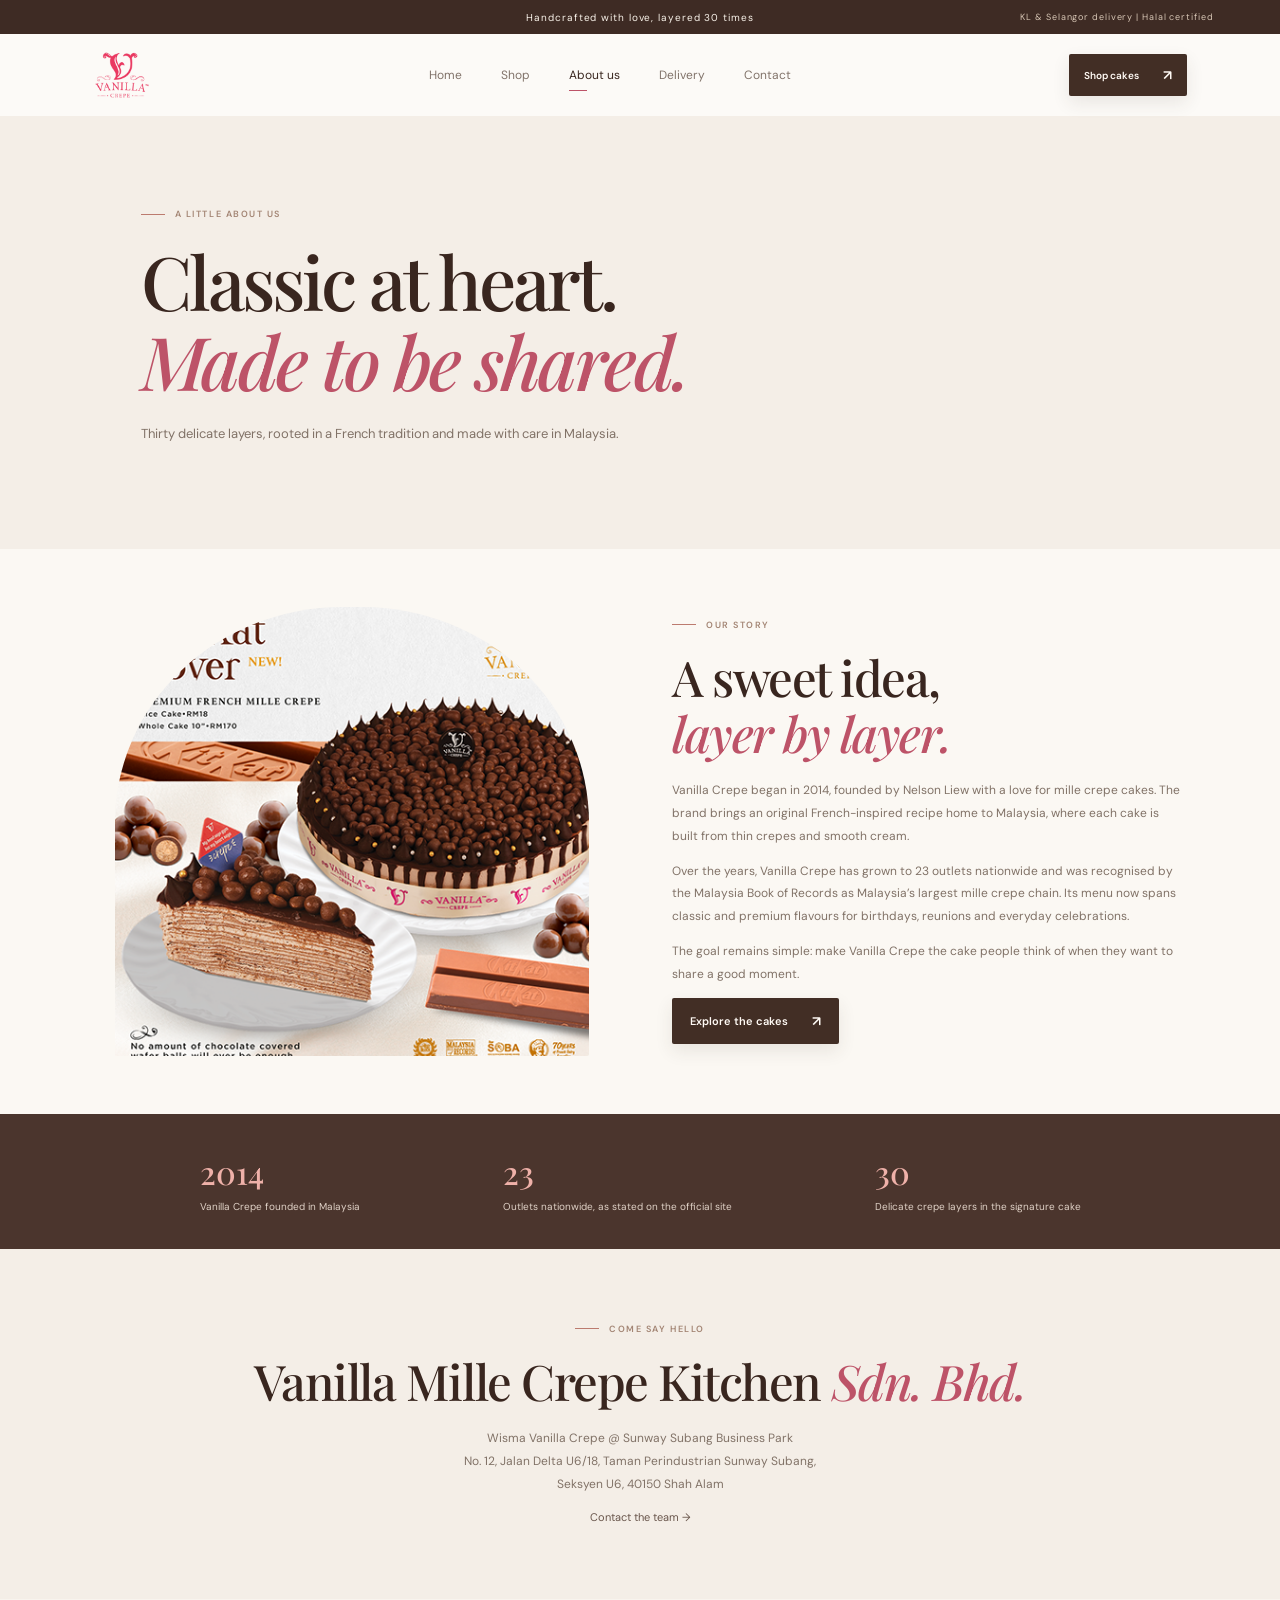
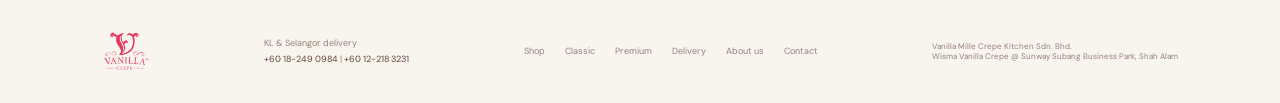
==== about.html @ 2b0ae640 "Split Vanilla Crepe revamp into dedicated pages" ====
<!doctype html><html lang="en"><head><meta charset="utf-8"><meta name="viewport" content="width=device-width,initial-scale=1"><meta name="theme-color" content="#faf7f2"><meta name="description" content="Vanilla Crepe handcrafted mille crepe cakes, delivery and company story."><title>Vanilla Crepe | Layers made for sharing</title><link rel="preconnect" href="https://fonts.googleapis.com"><link rel="preconnect" href="https://fonts.gstatic.com" crossorigin><link href="https://fonts.googleapis.com/css2?family=DM+Sans:wght@400;500;600;700&family=Playfair+Display:ital,wght@0,500;0,600;0,700;1,500;1,600&display=swap" rel="stylesheet"><link rel="stylesheet" href="styles.css"><link rel="stylesheet" href="commerce.css"></head><body><div class="announcement"><span>Handcrafted with love, layered 30 times</span><span class="announce-right">KL &amp; Selangor delivery | Halal certified</span></div><header class="header"><a class="brand" href="index.html" aria-label="Vanilla Crepe home"><img class="brand-logo" src="assets/vanilla-crepe-logo.png" alt="Vanilla Crepe"></a><button class="menu-toggle" aria-label="Open menu" aria-expanded="false">&#9776;</button><nav class="nav"><a href="index.html">Home</a><a href="shop.html">Shop</a><a class="active" href="about.html">About us</a><a href="delivery.html">Delivery</a><a href="contact.html">Contact</a></nav><div class="head-actions"><a class="button button-dark header-shop" href="shop.html">Shop cakes <span>&#8599;</span></a></div></header><main class="content-page"><section class="page-hero"><div class="kicker"><span class="kicker-line"></span> A LITTLE ABOUT US</div><h1>Classic at heart.<br><em>Made to be shared.</em></h1><p>Thirty delicate layers, rooted in a French tradition and made with care in Malaysia.</p></section><section class="editorial-grid"><div class="editorial-photo"></div><div class="editorial-copy"><div class="kicker"><span class="kicker-line"></span> OUR STORY</div><h2>A sweet idea,<br><em>layer by layer.</em></h2><p>Vanilla Crepe began in 2014, founded by Nelson Liew with a love for mille crepe cakes. The brand brings an original French-inspired recipe home to Malaysia, where each cake is built from thin crepes and smooth cream.</p><p>Over the years, Vanilla Crepe has grown to 23 outlets nationwide and was recognised by the Malaysia Book of Records as Malaysia’s largest mille crepe chain. Its menu now spans classic and premium flavours for birthdays, reunions and everyday celebrations.</p><p>The goal remains simple: make Vanilla Crepe the cake people think of when they want to share a good moment.</p><a class="button button-dark" href="shop.html">Explore the cakes <span>&#8599;</span></a></div></section><section class="milestone-band"><div><b>2014</b><span>Vanilla Crepe founded in Malaysia</span></div><div><b>23</b><span>Outlets nationwide, as stated on the official site</span></div><div><b>30</b><span>Delicate crepe layers in the signature cake</span></div></section><section class="address-panel"><div class="kicker"><span class="kicker-line"></span> COME SAY HELLO</div><h2>Vanilla Mille Crepe Kitchen <em>Sdn. Bhd.</em></h2><p>Wisma Vanilla Crepe @ Sunway Subang Business Park<br>No. 12, Jalan Delta U6/18, Taman Perindustrian Sunway Subang,<br>Seksyen U6, 40150 Shah Alam</p><a class="text-link" href="contact.html">Contact the team &rarr;</a></section></main><footer><a class="brand footer-brand" href="index.html"><img class="brand-logo" src="assets/vanilla-crepe-logo.png" alt="Vanilla Crepe"></a><span>KL &amp; Selangor delivery<br><a href="tel:+60182490984">+60 18-249 0984</a> | <a href="tel:+60122183231">+60 12-218 3231</a></span><nav><a href="shop.html">Shop</a><a href="classic-cakes.html">Classic</a><a href="premium-cakes.html">Premium</a><a href="delivery.html">Delivery</a><a class="active" href="about.html">About us</a><a href="contact.html">Contact</a></nav><small>Vanilla Mille Crepe Kitchen Sdn. Bhd.<br>Wisma Vanilla Crepe @ Sunway Subang Business Park, Shah Alam</small></footer><script src="site.js"></script></body></html>
---- styles.css ----
:root{--ink:#39261f;--brown:#624638;--rose:#bd5368;--pale:#f8f4ee;--cream:#fcfaf7;--muted:#93847b;--line:#eae2d9;--serif:'Playfair Display',Georgia,serif;--sans:'DM Sans',Arial,sans-serif}*{box-sizing:border-box}html{scroll-behavior:smooth}body{margin:0;background:var(--cream);color:var(--ink);font-family:var(--sans);font-size:14px}a{color:inherit;text-decoration:none}button{font:inherit;color:inherit;cursor:pointer}.announcement{height:34px;background:#3e2b24;color:#faf4eb;display:flex;align-items:center;justify-content:center;position:relative;font-size:10px;letter-spacing:.09em}.announce-right{position:absolute;right:5.2%;font-size:9px;color:#d7c6b5}.header{height:82px;padding:0 7.3%;display:flex;align-items:center;justify-content:space-between;background:var(--cream);position:relative;z-index:4}.brand{display:flex;gap:9px;align-items:center}.brand-mark{width:36px;height:36px;border:1px solid #bd5368;color:#bd5368;border-radius:50%;display:grid;place-items:center;font:italic 25px var(--serif);position:relative}.brand-mark:after{content:'*';position:absolute;font-size:8px;right:-2px;top:-3px;color:#bd5368}.brand-name{font-size:12px;font-weight:700;letter-spacing:.15em;line-height:1.1}.brand-name small{display:block;font-size:8px;letter-spacing:.35em;color:#a79183;margin-top:4px}.nav{display:flex;gap:39px;font-size:12px;color:#81736a}.nav a{padding:9px 0;position:relative}.nav a.active,.nav a:hover{color:var(--ink)}.nav a.active:after{content:'';position:absolute;bottom:1px;left:0;width:18px;height:1px;background:var(--rose)}.head-actions{display:flex;align-items:center;gap:27px}.account{font-size:11px;color:#756359}.bag-button{border:0;background:none;display:flex;align-items:center;gap:9px;font-size:11px}.bag-button b{width:22px;height:22px;border-radius:50%;display:grid;place-items:center;background:#efe5dc;color:#503a30;font-size:10px}.menu-toggle{display:none;border:0;background:none;font-size:21px}.hero{min-height:598px;background:#f4eee7;display:grid;grid-template-columns:1fr 1fr;position:relative;padding:38px 8% 64px 11%;overflow:hidden}.hero-copy{padding-top:73px;position:relative;z-index:1}.kicker{font-size:9px;letter-spacing:.17em;font-weight:600;color:#a38574;display:flex;align-items:center;gap:10px}.kicker-line{height:1px;width:24px;background:#bc7b6f;display:inline-block}.hero h1{font:500 clamp(54px,6vw,82px)/1.05 var(--serif);letter-spacing:-.045em;margin:24px 0 18px}.hero h1 em,.section-top h2 em,.story-copy h2 em,.promise h2 em,.closing h2 em{font-weight:500;color:var(--rose)}.hero-copy>p{color:#82746b;font-size:13px;line-height:1.9;max-width:356px;margin:0}.hero-buttons{display:flex;align-items:center;gap:25px;margin-top:30px}.button{display:inline-flex;align-items:center;justify-content:space-between;gap:24px;padding:14px 18px;border-radius:2px;font-size:11px;font-weight:600;border:0}.button span{font-size:14px}.button-dark{background:#422e25;color:#fffaf5;box-shadow:0 7px 18px #422e2519;transition:.2s}.button-dark:hover{background:#664536;transform:translateY(-1px)}.text-link{font-size:11px;color:#69564c}.text-link span{margin-left:8px}.hero-note{display:flex;align-items:center;gap:12px;margin-top:48px;color:#a08f84;font-size:9px;line-height:1.6}.hero-note b{font-weight:600;color:#685349}.halal-stamp{border:1px solid #a99988;width:31px;height:31px;display:grid;place-items:center;border-radius:50%;font-size:16px;color:#997c68}.hero-visual{position:relative;min-height:490px;margin-left:5%}.hero-photo{position:absolute;left:8%;top:5%;width:80%;height:87%;background:linear-gradient(0deg,#48332b12,#48332b00 55%),url('assets/website-feature.png') center/cover no-repeat;border-radius:48% 48% 2px 2px;filter:saturate(.84);box-shadow:0 23px 40px #694a3820}.hero-photo:after{content:'';position:absolute;inset:0;background:#f6d9cb16;border-radius:inherit}.hero-badge{position:absolute;right:1%;top:13%;width:102px;height:102px;background:#fffaf4;border-radius:50%;display:flex;flex-direction:column;justify-content:center;align-items:center;transform:rotate(8deg);box-shadow:0 7px 24px #55351e18}.hero-badge span{font:500 38px var(--serif);line-height:.94;color:#b95b65}.hero-badge small{font-size:8px;text-transform:uppercase;text-align:center;letter-spacing:.12em;color:#806d60;line-height:1.5;margin-top:5px}.hero-caption{position:absolute;bottom:4%;left:6%;background:#fffcf7;padding:14px 17px;font:italic 12px var(--serif);box-shadow:0 5px 22px #53371d12}.hero-caption span{color:var(--rose);padding-left:10px}.hero-side-note{position:absolute;right:-3%;bottom:15%;writing-mode:vertical-rl;letter-spacing:.14em;font-size:8px;color:#a89587}.hero-bottom{position:absolute;bottom:21px;left:11%;right:8%;display:flex;justify-content:space-between;color:#9b8b7e;font-size:8px;letter-spacing:.15em}.intro-strip{min-height:92px;display:flex;align-items:center;justify-content:center;gap:38px;background:#fcfaf7;border-bottom:1px solid #eee8e0}.intro-strip p{font-size:9px;letter-spacing:.16em;color:#ae786c;font-weight:700}.intro-strip span{font:italic 16px var(--serif);color:#665349}.intro-strip a{font-size:10px;color:#806e61;border-bottom:1px solid #cbb9aa;padding-bottom:5px}.shop-section{padding:94px 9% 100px;background:#fcfaf7}.section-top{display:flex;align-items:end;justify-content:space-between}.section-top h2,.promise h2,.closing h2{font:500 clamp(37px,4vw,51px)/1.1 var(--serif);letter-spacing:-.03em;margin:16px 0 0}.desktop-link{margin-bottom:8px;border-bottom:1px solid #d9c9bd;padding-bottom:8px}.filters{display:flex;align-items:center;gap:25px;border-bottom:1px solid var(--line);margin-top:42px;margin-bottom:28px}.filter{background:none;border:0;padding:0 0 14px;color:#9d8d82;font-size:10px;position:relative}.filter span{font-size:8px;padding-left:5px;color:#c3a89b}.filter.active{color:#503b31}.filter.active:after{content:'';height:1px;position:absolute;bottom:-1px;left:0;right:0;background:var(--rose)}.products{display:grid;grid-template-columns:repeat(3,1fr);gap:35px 21px}.product-card{position:relative;min-width:0}.product-image{height:267px;background-color:#f1e9df;position:relative;overflow:hidden;display:grid;place-items:center}.product-photo{position:absolute;inset:0;background-image:url('assets/menu.jpeg');background-repeat:no-repeat;background-size:160% auto;transition:transform .5s}.product-card:hover .product-photo{transform:scale(1.035)}.product-photo:after{content:'';position:absolute;inset:0;background:linear-gradient(0deg,#5b3a260b,transparent 40%)}.product-image.p-vanilla .product-photo{background-position:75% 38%}.product-image.p-milo .product-photo{background-position:24% 38%}.product-image.p-matcha .product-photo{background-position:76% 39%}.product-image.p-tiramisu .product-photo{background-position:52% 17%}.product-image.p-oreo .product-photo{background-position:77% 58%}.product-image.p-rainbow .product-photo{background-position:96% 18%}.product-image.p-cup .product-photo{background-image:url('assets/cups.jpeg');background-size:cover;background-position:center}.product-image.p-batik .product-photo{background-image:url('assets/batik-cups.jpeg');background-size:cover;background-position:center}.product-badge{position:absolute;top:12px;left:12px;background:#fffaf4;padding:7px 9px;text-transform:uppercase;font-size:8px;letter-spacing:.1em;color:#9b6f5e;z-index:1}.quick-add{position:absolute;bottom:13px;right:13px;width:37px;height:37px;border:0;border-radius:50%;background:#fffaf4;color:#604839;font-size:19px;box-shadow:0 4px 14px #33221920;transition:.2s;z-index:2}.quick-add:hover{background:#4c342a;color:white}.product-info{display:flex;align-items:start;justify-content:space-between;padding-top:15px;gap:8px}.product-info h3{font:500 18px var(--serif);margin:0 0 6px}.product-info p{font-size:10px;color:#93847a;margin:0;line-height:1.6}.product-price{text-align:right;white-space:nowrap;font-size:11px;color:#49352c;font-weight:600;padding-top:4px}.product-price small{display:block;color:#aa9689;font-size:8px;font-weight:400;margin-top:5px}.mobile-menu-link{display:none}.story-section{background:#f1e9df;display:grid;grid-template-columns:1fr 1fr;min-height:530px}.story-image{min-height:500px;position:relative;padding:54px 9% 54px 17%}.story-image-inner{width:100%;height:100%;min-height:390px;background:url('assets/products/kit-kat-mille-crepe-cake.png') center/cover no-repeat;filter:saturate(.8);border-radius:47% 47% 3px 3px}.story-sticker{position:absolute;bottom:15%;right:3%;background:#faf5eb;width:106px;height:106px;border-radius:50%;display:grid;place-content:center;text-align:center;font:italic 12px/1.4 var(--serif);color:#6c5145;transform:rotate(-9deg);box-shadow:0 6px 20px #634b3615}.story-sticker em{color:var(--rose)}.story-copy{padding:92px 14% 55px 9%;align-self:center}.story-copy h2{font:500 clamp(37px,4vw,49px)/1.13 var(--serif);letter-spacing:-.03em;margin:20px 0}.story-copy p{font-size:11px;color:#807267;line-height:1.95;max-width:390px}.button-outline{border:1px solid #bca99b;background:transparent;margin-top:16px;color:#5b4337}.button-outline:hover{background:#fffaf5}.story-sign{margin-top:28px;color:#98867a;font-size:10px}.story-sign span{font:italic 18px var(--serif);color:#8c4d51;margin-left:5px}.promise{padding:84px 11% 90px;display:grid;grid-template-columns:.9fr 1.4fr;align-items:center;gap:6%}.promise h2{font-size:39px;line-height:1.15}.promise-grid{display:grid;grid-template-columns:repeat(3,1fr);gap:26px;padding-top:12px}.promise-grid article{border-left:1px solid #e8dfd6;padding:0 0 0 17px}.promise-icon{display:block;color:#b8666e;font-size:22px;margin-bottom:16px}.promise-grid b{font:500 15px var(--serif)}.promise-grid p{font-size:10px;line-height:1.7;color:#918176;margin:9px 0 0}.closing{min-height:300px;background:#49352d;color:#fff8f1;text-align:center;position:relative;padding:62px 20px 65px;overflow:hidden}.closing .kicker{color:#d3b5a3;justify-content:center}.closing .kicker-line{background:#cf9184}.closing h2{font-size:42px;margin:20px 0 24px;position:relative;z-index:1}.closing h2 em{color:#e9a4a2}.button-light{background:#f8eee4;color:#4d372e;position:relative;z-index:1}.button-light:hover{background:white}.closing-flower{position:absolute;color:#79584a;font-size:250px;right:8%;top:-47px;opacity:.22}footer{padding:28px 8%;display:flex;align-items:center;justify-content:space-between;background:#f8f4ee;color:#948378;font-size:9px}footer nav{display:flex;gap:20px}footer .brand-name{color:#59463a}footer .brand-mark{width:30px;height:30px;font-size:20px}footer small{font-size:8px}.scrim{position:fixed;inset:0;background:#2b201b80;z-index:9;opacity:0;pointer-events:none;transition:.25s}.scrim.show{opacity:1;pointer-events:auto}.cart-drawer{position:fixed;z-index:10;right:0;top:0;height:100%;width:min(420px,100%);background:#fcfaf7;transform:translateX(102%);transition:transform .3s;display:flex;flex-direction:column;padding:29px 28px}.cart-drawer.open{transform:translateX(0)}.drawer-head{display:flex;justify-content:space-between;align-items:center;border-bottom:1px solid var(--line);padding-bottom:20px}.drawer-head .kicker{font-size:8px}.drawer-head h2{font:500 27px var(--serif);margin:6px 0 0}.drawer-head h2 em{font-size:15px;color:#9b887b;font-style:normal}.close-drawer,.checkout-close{background:none;border:0;font-size:27px;color:#88776c}.cart-items{overflow:auto;flex:1}.cart-empty{padding:48px 6px;text-align:center;color:#8e7d72;font:italic 16px var(--serif);line-height:1.7}.cart-empty span{display:block;font-size:30px;color:#c8867e;margin-bottom:10px}.cart-line{display:grid;grid-template-columns:76px 1fr auto;gap:13px;padding:17px 0;border-bottom:1px solid var(--line);align-items:center}.cart-thumb{height:72px;background:url('assets/menu.jpeg') 100% 24%/220% auto #f1e8df}.cart-line:nth-child(even) .cart-thumb{background-position:0% 41%}.cart-line h3{font:500 15px var(--serif);margin:0 0 4px}.cart-line small{font-size:9px;color:#948378}.cart-line .line-price{font-size:11px;font-weight:600}.quantity{display:flex;gap:11px;align-items:center;margin-top:8px}.quantity button{background:none;border:0;padding:0;color:#8c7568}.quantity span{font-size:10px}.remove-line{background:none;border:0;color:#aa9588;text-decoration:underline;font-size:8px;padding:5px 0}.cart-footer{border-top:1px solid var(--line);padding-top:18px}.subtotal{display:flex;justify-content:space-between;font-size:12px}.subtotal b{font-size:14px}.cart-footer>small{color:#98877b;display:block;font-size:9px;margin-top:6px}.checkout-button{width:100%;margin-top:18px}.secure-note{text-align:center;color:#aa998e;font-size:9px;margin-top:14px}.checkout-modal{position:fixed;inset:0;z-index:15;background:#281d187a;display:none;align-items:center;justify-content:center;padding:18px}.checkout-modal.show{display:flex}.checkout-panel{position:relative;background:#fcfaf7;width:min(820px,100%);max-height:min(91vh,850px);overflow:auto;padding:38px 45px 40px;box-shadow:0 20px 70px #24181135}.checkout-close{position:absolute;right:19px;top:13px}.checkout-title .kicker{margin-bottom:9px}.checkout-title h2{font:500 34px var(--serif);margin:0 0 8px}.checkout-title h2 em{color:var(--rose);font-weight:500}.checkout-title>p{font-size:10px;color:#8e7e72;margin:0 0 24px}.steps{display:flex;gap:8px;margin-bottom:24px}.step{font-size:9px;color:#b09e92;display:flex;align-items:center;gap:7px}.step:not(:last-child):after{content:'';width:35px;height:1px;background:#e8dfd6;margin:0 5px}.step span{width:20px;height:20px;border:1px solid #ded2c8;border-radius:50%;display:grid;place-items:center;font-size:8px}.step.active{color:#594237}.step.active span{background:#49352d;border-color:#49352d;color:white}.checkout-grid{display:grid;grid-template-columns:1.25fr .75fr;gap:30px}.checkout-form{display:grid;grid-template-columns:1fr 1fr;gap:0 12px}.form-section-title{grid-column:span 2;font:500 16px var(--serif);margin:0 0 13px}.field{margin-bottom:11px}.field.full{grid-column:span 2}.field label{display:block;color:#88786e;font-size:9px;margin-bottom:6px}.field input,.field select,.field textarea{width:100%;border:1px solid #e5dcd3;background:white;padding:11px 10px;font:10px var(--sans);color:#49372f;border-radius:0;outline:none}.field input:focus,.field select:focus,.field textarea:focus{border-color:#aa7a6b}.field textarea{resize:vertical;min-height:61px}.payment-options{display:flex;flex-direction:column;gap:8px}.payment-option{border:1px solid #e6ddd4;background:white;padding:11px;display:flex;gap:9px;align-items:center;font-size:10px}.payment-option input{accent-color:#51392e}.payment-option span{margin-left:auto;color:#a18e82;font-size:8px}.order-summary{background:#f4eee7;padding:18px;height:max-content}.order-summary h3{font:500 17px var(--serif);margin:0 0 15px}.summary-line{display:flex;justify-content:space-between;font-size:9px;color:#796a60;margin:10px 0;gap:12px}.summary-line.total{border-top:1px solid #ded3c9;padding-top:12px;font-size:11px;font-weight:700;color:#453229}.summary-products{border-bottom:1px solid #ded3c9;padding-bottom:6px}.summary-actions{margin-top:14px}.pay-button{width:100%;margin-top:14px}.fiuu-note{font-size:8px;line-height:1.6;color:#9b897e;text-align:center;margin-top:11px}.order-success{text-align:center;padding:44px 10px}.success-mark{width:54px;height:54px;border-radius:50%;background:#e7efe5;color:#638662;display:grid;place-items:center;font-size:25px;margin:0 auto 18px}.order-success h2{font:500 35px var(--serif);margin:0 0 10px}.order-success h2 em{color:var(--rose)}.order-success p{color:#8a7a6f;font-size:11px;line-height:1.7;max-width:370px;margin:0 auto 23px}.order-id{font-size:9px;color:#a18c7f;letter-spacing:.1em;margin-bottom:24px}.toast{position:fixed;bottom:24px;left:50%;transform:translate(-50%,20px);background:#49352d;color:white;padding:12px 19px;font-size:10px;z-index:30;opacity:0;transition:.25s;pointer-events:none}.toast.show{opacity:1;transform:translate(-50%,0)}
@media(max-width:900px){.header{padding:0 5%}.hero{padding-left:8%;padding-right:6%}.hero h1{font-size:68px}.hero-visual{margin-left:0}.hero-photo{width:88%}.shop-section{padding:78px 6%}.product-image{height:225px}.story-copy{padding:65px 9% 45px 6%}.story-image{padding-left:12%}.promise{padding:70px 7%;grid-template-columns:1fr;gap:30px}.promise-grid{max-width:750px}.announce-right{right:4%}}
@media(max-width:640px){.announcement{font-size:8px;height:31px}.announce-right{display:none}.header{height:68px;padding:0 5%}.menu-toggle{display:block;order:3;color:#503b31}.nav{display:none;position:absolute;top:68px;left:0;right:0;background:#fcfaf7;padding:18px 7%;box-shadow:0 12px 16px #452f2110;flex-direction:column;gap:10px}.nav.open{display:flex}.nav a{padding:8px 0}.head-actions{margin-left:auto;margin-right:18px}.account{display:none}.hero{grid-template-columns:1fr;padding:34px 7% 55px;min-height:770px}.hero-copy{padding:25px 0 0}.hero h1{font-size:63px;margin:20px 0 13px}.hero-copy>p{font-size:12px;max-width:325px}.hero-buttons{gap:15px;margin-top:23px}.button{padding:13px 14px;font-size:10px;gap:15px}.hero-note{position:absolute;top:287px;left:0;margin:0}.hero-visual{min-height:347px;margin:69px 0 0 1%}.hero-photo{left:6%;top:1%;width:77%;height:97%;background-size:cover;background-position:center}.hero-badge{width:78px;height:78px;right:4%;top:8%}.hero-badge span{font-size:29px}.hero-badge small{font-size:7px}.hero-caption{font-size:10px;bottom:1%;left:1%;padding:11px 12px}.hero-side-note{right:-3%;bottom:20%;font-size:7px}.hero-bottom{left:7%;right:7%;font-size:7px;bottom:16px}.intro-strip{padding:24px 7%;display:grid;grid-template-columns:1fr auto;gap:6px 16px;min-height:88px}.intro-strip p{margin:0;grid-column:1}.intro-strip span{grid-column:1;grid-row:2;font-size:14px}.intro-strip a{grid-column:2;grid-row:1/3;font-size:9px}.shop-section{padding:67px 5% 70px}.section-top{align-items:start}.section-top h2,.promise h2{font-size:39px}.desktop-link{display:none}.filters{margin-top:27px;gap:21px;overflow:auto;white-space:nowrap}.products{grid-template-columns:repeat(2,minmax(0,1fr));gap:25px 12px}.product-image{height:auto;aspect-ratio:.93}.product-info h3{font-size:15px}.product-info p{font-size:9px}.product-price{font-size:10px}.product-price small{font-size:7px}.product-badge{font-size:7px;top:8px;left:8px;padding:6px}.quick-add{width:32px;height:32px;right:8px;bottom:8px}.mobile-menu-link{display:block;text-align:center;margin-top:35px}.story-section{grid-template-columns:1fr}.story-image{min-height:370px;padding:42px 18% 20px 13%}.story-image-inner{min-height:310px}.story-sticker{right:7%;bottom:13%;width:87px;height:87px;font-size:10px}.story-copy{padding:35px 8% 52px}.story-copy h2{font-size:39px}.story-copy p{font-size:10px}.promise{padding:64px 7%}.promise-grid{grid-template-columns:1fr;gap:22px}.promise-grid article{padding-left:13px}.promise-icon{margin-bottom:6px}.promise-grid p{margin-top:5px}.closing{min-height:267px;padding:55px 12px}.closing h2{font-size:35px}.closing-flower{right:-12%;font-size:180px}footer{padding:25px 6%;display:grid;grid-template-columns:1fr 1fr;gap:20px 12px}footer>span{justify-self:end;text-align:right;font-size:8px}footer nav{grid-column:1;grid-row:2}footer small{grid-column:2;grid-row:2;text-align:right;line-height:1.5}.checkout-panel{padding:34px 20px 25px}.checkout-title h2{font-size:28px}.checkout-title>p{font-size:9px}.steps{gap:4px}.step{font-size:8px;gap:4px}.step:not(:last-child):after{width:13px;margin:0 1px}.checkout-grid{grid-template-columns:1fr;gap:18px}.checkout-form{grid-template-columns:1fr 1fr}.field.full,.form-section-title{grid-column:span 2}.order-summary{grid-row:1}.payment-options{gap:6px}.cart-drawer{padding:24px 20px}.drawer-head h2{font-size:25px}}
/* Dedicated editorial and category pages */
.brand-logo{display:block;width:156px;height:auto;max-height:62px;object-fit:contain}.footer-brand .brand-logo{width:128px;max-height:48px}.header-shop{padding:12px 15px;font-size:10px}.page-hero{padding:92px 11% 78px;background:#f4eee7}.page-hero h1{font:500 clamp(46px,6vw,74px)/1.08 var(--serif);letter-spacing:-.04em;margin:21px 0}.page-hero h1 em,.editorial-copy h2 em,.category-list h2 em,.address-panel h2 em,.steps-section h2 em,.delivery-note h2 em,.contact-details h2 em,.home-links h2 em,.home-delivery h2 em{color:var(--rose);font-weight:500}.page-hero p{color:#817267;line-height:1.9;max-width:570px;font-size:13px;margin:0 0 24px}.editorial-grid{display:grid;grid-template-columns:1fr 1fr;min-height:500px;background:#fbf8f3}.editorial-photo{min-height:440px;background:url('assets/products/kit-kat-mille-crepe-cake.png') center/cover no-repeat;margin:58px 8% 58px 18%;border-radius:48% 48% 2px 2px}.editorial-copy{align-self:center;padding:70px 15% 70px 5%}.editorial-copy h2,.steps-section h2,.address-panel h2,.delivery-note h2{font:500 clamp(34px,4vw,49px)/1.15 var(--serif);letter-spacing:-.03em;margin:18px 0}.editorial-copy p,.category-list p,.delivery-note p,.contact-details p{font-size:12px;line-height:1.9;color:#817267}.milestone-band{display:flex;justify-content:space-around;padding:36px 10%;background:#4b352d;color:#fff8f1}.milestone-band div{display:grid;gap:7px}.milestone-band b{font:500 32px var(--serif);color:#efb1a9}.milestone-band span{font-size:10px;color:#e0d2c7}.address-panel{text-align:center;padding:74px 20px;background:#f4eee7}.address-panel .kicker,.steps-section>.kicker{justify-content:center}.address-panel p{font-size:12px;line-height:1.9;color:#817267}.steps-section{padding:76px 10% 92px}.steps-section>h2{text-align:center;margin-bottom:35px}.delivery-steps{display:grid;grid-template-columns:repeat(4,1fr);gap:16px}.delivery-steps article{padding:25px 20px;background:#f6f0e9;min-height:190px}.delivery-steps article>b{color:#bc6870;font:italic 24px var(--serif)}.delivery-steps h3{font:500 19px var(--serif);margin:22px 0 8px}.delivery-steps p{font-size:11px;line-height:1.8;color:#817267}.page-hero-delivery{background:linear-gradient(90deg,#f4eee7 55%,#f4eee790),url('assets/website-feature.png') right center/cover no-repeat}.page-hero-premium{background:linear-gradient(90deg,#f4eee7 55%,#f4eee790),url('assets/products/famous-amos-mille-crepe-cake.png') right center/cover no-repeat}.delivery-note{display:grid;grid-template-columns:1fr 1fr;align-items:center;gap:7%;padding:68px 12%;background:#f4eee7}.delivery-art img{width:100%;height:270px;object-fit:cover;border-radius:2px}.delivery-note p{max-width:480px}.category-list{padding:64px 12% 78px;background:#fbf8f3}.category-list h2{font:500 38px var(--serif);margin:0 0 12px}.category-list p{max-width:650px;margin-bottom:20px}.contact-layout{display:grid;grid-template-columns:1.3fr .7fr;gap:8%;padding:70px 12% 90px;background:#fbf8f3}.contact-details{display:grid;gap:30px}.contact-details article{border-bottom:1px solid var(--line);padding-bottom:25px}.contact-details article>span{font-size:9px;letter-spacing:.16em;color:#aa8070}.contact-details h2{font:500 26px var(--serif);margin:10px 0}.contact-details a:not(.button){color:#73594a;text-decoration:underline;text-underline-offset:3px}.contact-visual{background:#f3ece4;min-height:390px;display:grid;place-content:center;text-align:center;padding:25px}.contact-visual img{width:210px;max-width:100%;margin:auto}.contact-visual p{font:italic 18px/1.7 var(--serif);color:#846b5b}.home-links{display:grid;grid-template-columns:1fr 1fr;gap:18px;padding:56px 9%;background:#fbf8f3}.home-link-card{padding:38px;background:#f2e9df;min-height:215px}.home-link-card>span{font-size:9px;letter-spacing:.14em;color:#9e7c6b}.home-links h2,.home-delivery h2{font:500 32px var(--serif);margin:18px 0 9px}.home-link-card p{font-size:11px;color:#817267}.home-link-card>b{display:inline-block;margin-top:12px;font-size:10px;font-weight:500;border-bottom:1px solid #c3a99a;padding-bottom:6px}.home-link-dark{background:#4b352d;color:#fff8f1}.home-link-dark>span,.home-link-dark p{color:#dbc9b8}.home-link-dark h2 em{color:#efaaa7}.home-delivery{display:grid;grid-template-columns:1fr 1fr;gap:8%;align-items:center;padding:72px 11%;background:#f4eee7}.home-delivery p{max-width:480px;color:#817267;font-size:12px;line-height:1.9}.home-delivery .delivery-art img{height:300px}
@media(max-width:760px){.brand-logo{width:127px;max-height:52px}.header-shop{display:none}.nav.nav-open{display:flex;position:absolute;top:82px;left:0;right:0;background:#fcfaf7;padding:18px 7%;box-shadow:0 12px 20px #38261f14;flex-direction:column;gap:12px;z-index:6}.menu-toggle{display:block}.milestone-band{gap:23px;flex-wrap:wrap}.milestone-band div{min-width:36%}.editorial-grid,.delivery-note,.contact-layout,.home-delivery{grid-template-columns:1fr}.editorial-photo{min-height:320px;margin:35px 10% 0}.editorial-copy{padding:45px 10% 55px}.delivery-steps{grid-template-columns:1fr 1fr}.steps-section{padding:55px 7%}.contact-layout{padding:48px 8%}.contact-visual{min-height:260px}.home-links{padding:35px 7%;grid-template-columns:1fr}.home-link-card{min-height:180px;padding:30px}.home-delivery{padding:52px 8%}.home-delivery .delivery-art img{height:230px}.page-hero{padding:64px 8% 58px}.page-hero-delivery,.page-hero-premium{background-image:linear-gradient(90deg,#f4eee7eF,#f4eee7c9),url('assets/website-feature.png')}}
.policy-links{display:flex;gap:11px;margin-bottom:8px}.policy-links a{text-decoration:underline;text-underline-offset:2px}
---- commerce.css ----
.section-description{font-size:11px;color:#908075;line-height:1.7;margin:12px 0 0;max-width:470px}
.catalog-tools{display:flex;align-items:center;gap:18px;margin:-9px 0 22px}
.search-box{height:37px;border:1px solid #e8dfd7;background:#fffdf9;display:flex;align-items:center;gap:8px;padding:0 11px;min-width:215px}
.search-box span{font-size:20px;color:#9b877a}
.search-box input{border:0;outline:0;background:none;font:10px var(--sans);color:#503d32;width:100%}
.catalog-count{font-size:9px;color:#a18e81;margin-right:auto}
.sort-box{font-size:9px;color:#9b887b;display:flex;align-items:center;gap:8px}
.sort-box select,.size-choice{border:0;background:transparent;color:#594338;font:9px var(--sans);outline:0;cursor:pointer}
.size-choice{max-width:124px;font-size:8px;color:#88756a}
.product-image.p-menu .product-photo{background-image:url('assets/menu.jpeg');background-size:160% auto}
.product-image.p-cup .product-photo{background-image:url('assets/cups.jpeg');background-size:cover;background-position:center}
.product-image.p-batik .product-photo{background-image:url('assets/batik-cups.jpeg');background-size:cover;background-position:center}
.product-photo{background:none!important}
.product-photo img{display:block;width:100%;height:100%;object-fit:cover}
.cart-thumb{overflow:hidden;background:#f1e8df}
.cart-thumb img{display:block;width:100%;height:100%;object-fit:cover}
.sold-out-badge{position:absolute;z-index:2;right:12px;top:12px;background:#49352d;color:#fff;padding:7px 9px;font-size:8px;letter-spacing:.1em;text-transform:uppercase}
.quick-add:disabled{opacity:.45;cursor:not-allowed}
.cart-thumb.p-menu{background-image:url('assets/menu.jpeg');background-size:160% auto}
.cart-thumb.p-cup{background-image:url('assets/cups.jpeg');background-size:cover;background-position:center}
.cart-thumb.p-batik{background-image:url('assets/batik-cups.jpeg');background-size:cover;background-position:center}
.no-products{grid-column:1/-1;padding:46px 12px;text-align:center;color:#948277;font:italic 16px var(--serif)}
.field-hint{display:block;color:#a18e82;font-size:8px;line-height:1.5;margin-top:5px}
.demo-note{margin-top:20px;padding:11px 13px;background:#f8efe3;color:#8d725c;font-size:9px;line-height:1.6}
.order-confirmation{max-width:390px;margin:22px auto;padding:14px 17px;background:#f5eee7;text-align:left}
.order-confirmation div{display:flex;justify-content:space-between;gap:15px;padding:7px 0;border-bottom:1px solid #e6dbd0;font-size:9px;color:#806f64}
.order-confirmation div:last-child{border:0}
.order-confirmation b{color:#49362c}
.next-step-note{font-size:9px!important;margin-bottom:20px!important}
.filter[data-filter="batik"]{white-space:nowrap}
.brand-logo{display:block;width:58px;height:58px;object-fit:contain;mix-blend-mode:multiply}
.footer-brand .brand-logo{width:48px;height:48px}
footer>span{line-height:1.8}
footer>span a{color:#624638;white-space:nowrap}
@media(max-width:900px){.catalog-tools{gap:11px}.search-box{min-width:170px}.size-choice{max-width:100px}}
@media(max-width:640px){.catalog-tools{display:grid;grid-template-columns:1fr auto;gap:12px;margin:-6px 0 18px}.search-box{grid-column:1/-1;width:100%}.catalog-count{grid-column:1;grid-row:2}.sort-box{grid-column:2;grid-row:2}.section-description{font-size:10px;max-width:320px}.size-choice{max-width:86px;font-size:7px}.product-price small{max-width:100px}.demo-note{font-size:8px}}
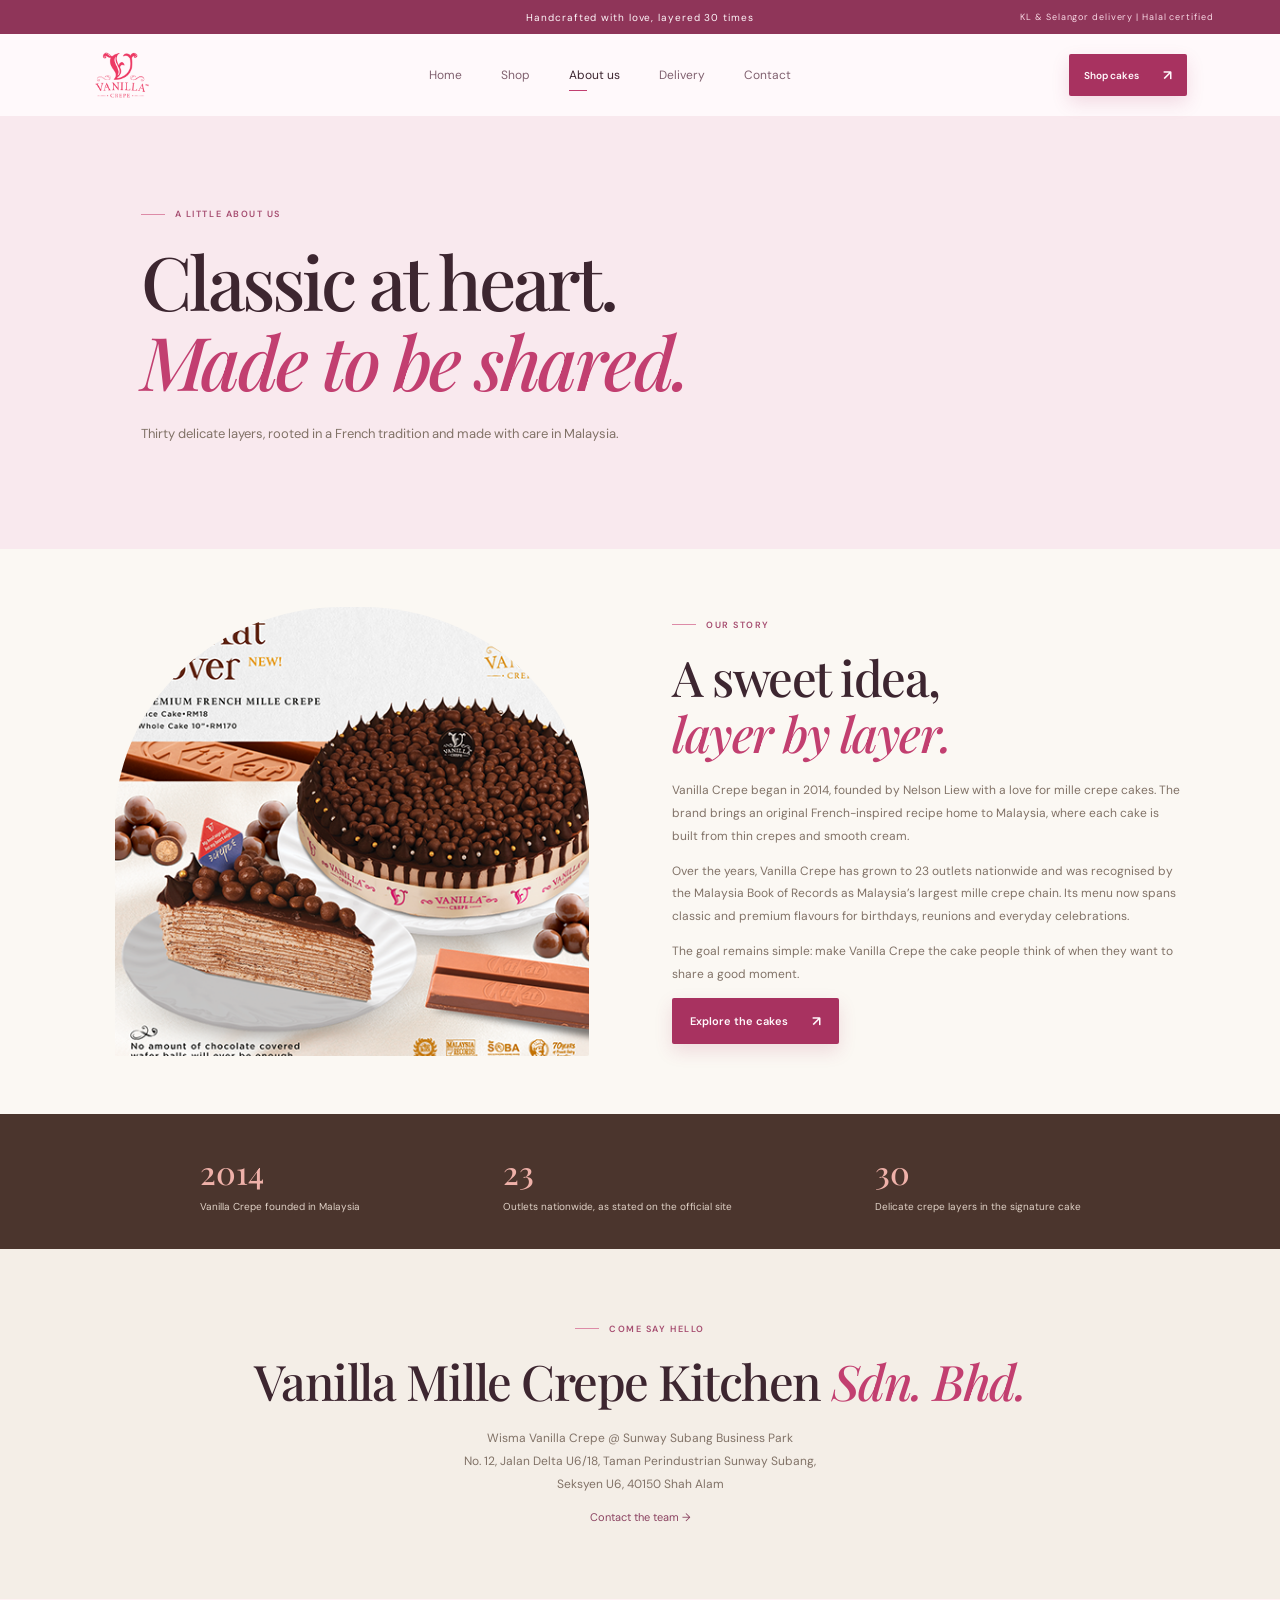
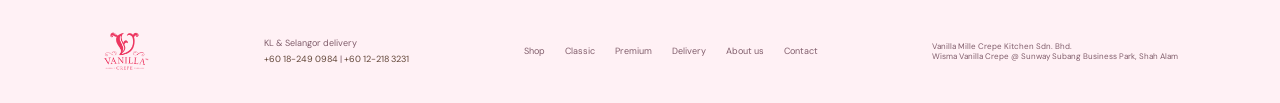
==== commit 1de646d9: "Keep mobile halal badge below hero buttons" ====
--- a/about.html
+++ b/about.html
@@ -1 +1 @@
-<!doctype html><html lang="en"><head><meta charset="utf-8"><meta name="viewport" content="width=device-width,initial-scale=1"><meta name="theme-color" content="#faf7f2"><meta name="description" content="Vanilla Crepe handcrafted mille crepe cakes, delivery and company story."><title>Vanilla Crepe | Layers made for sharing</title><link rel="preconnect" href="https://fonts.googleapis.com"><link rel="preconnect" href="https://fonts.gstatic.com" crossorigin><link href="https://fonts.googleapis.com/css2?family=DM+Sans:wght@400;500;600;700&family=Playfair+Display:ital,wght@0,500;0,600;0,700;1,500;1,600&display=swap" rel="stylesheet"><link rel="stylesheet" href="styles.css"><link rel="stylesheet" href="commerce.css"></head><body><div class="announcement"><span>Handcrafted with love, layered 30 times</span><span class="announce-right">KL &amp; Selangor delivery | Halal certified</span></div><header class="header"><a class="brand" href="index.html" aria-label="Vanilla Crepe home"><img class="brand-logo" src="assets/vanilla-crepe-logo.png" alt="Vanilla Crepe"></a><button class="menu-toggle" aria-label="Open menu" aria-expanded="false">&#9776;</button><nav class="nav"><a href="index.html">Home</a><a href="shop.html">Shop</a><a class="active" href="about.html">About us</a><a href="delivery.html">Delivery</a><a href="contact.html">Contact</a></nav><div class="head-actions"><a class="button button-dark header-shop" href="shop.html">Shop cakes <span>&#8599;</span></a></div></header><main class="content-page"><section class="page-hero"><div class="kicker"><span class="kicker-line"></span> A LITTLE ABOUT US</div><h1>Classic at heart.<br><em>Made to be shared.</em></h1><p>Thirty delicate layers, rooted in a French tradition and made with care in Malaysia.</p></section><section class="editorial-grid"><div class="editorial-photo"></div><div class="editorial-copy"><div class="kicker"><span class="kicker-line"></span> OUR STORY</div><h2>A sweet idea,<br><em>layer by layer.</em></h2><p>Vanilla Crepe began in 2014, founded by Nelson Liew with a love for mille crepe cakes. The brand brings an original French-inspired recipe home to Malaysia, where each cake is built from thin crepes and smooth cream.</p><p>Over the years, Vanilla Crepe has grown to 23 outlets nationwide and was recognised by the Malaysia Book of Records as Malaysia’s largest mille crepe chain. Its menu now spans classic and premium flavours for birthdays, reunions and everyday celebrations.</p><p>The goal remains simple: make Vanilla Crepe the cake people think of when they want to share a good moment.</p><a class="button button-dark" href="shop.html">Explore the cakes <span>&#8599;</span></a></div></section><section class="milestone-band"><div><b>2014</b><span>Vanilla Crepe founded in Malaysia</span></div><div><b>23</b><span>Outlets nationwide, as stated on the official site</span></div><div><b>30</b><span>Delicate crepe layers in the signature cake</span></div></section><section class="address-panel"><div class="kicker"><span class="kicker-line"></span> COME SAY HELLO</div><h2>Vanilla Mille Crepe Kitchen <em>Sdn. Bhd.</em></h2><p>Wisma Vanilla Crepe @ Sunway Subang Business Park<br>No. 12, Jalan Delta U6/18, Taman Perindustrian Sunway Subang,<br>Seksyen U6, 40150 Shah Alam</p><a class="text-link" href="contact.html">Contact the team &rarr;</a></section></main><footer><a class="brand footer-brand" href="index.html"><img class="brand-logo" src="assets/vanilla-crepe-logo.png" alt="Vanilla Crepe"></a><span>KL &amp; Selangor delivery<br><a href="tel:+60182490984">+60 18-249 0984</a> | <a href="tel:+60122183231">+60 12-218 3231</a></span><nav><a href="shop.html">Shop</a><a href="classic-cakes.html">Classic</a><a href="premium-cakes.html">Premium</a><a href="delivery.html">Delivery</a><a class="active" href="about.html">About us</a><a href="contact.html">Contact</a></nav><small>Vanilla Mille Crepe Kitchen Sdn. Bhd.<br>Wisma Vanilla Crepe @ Sunway Subang Business Park, Shah Alam</small></footer><script src="site.js"></script></body></html>+<!doctype html><html lang="en"><head><meta charset="utf-8"><meta name="viewport" content="width=device-width,initial-scale=1"><meta name="theme-color" content="#faf7f2"><meta name="description" content="Vanilla Crepe handcrafted mille crepe cakes, delivery and company story."><title>Vanilla Crepe | Layers made for sharing</title><link rel="preconnect" href="https://fonts.googleapis.com"><link rel="preconnect" href="https://fonts.gstatic.com" crossorigin><link href="https://fonts.googleapis.com/css2?family=DM+Sans:wght@400;500;600;700&family=Playfair+Display:ital,wght@0,500;0,600;0,700;1,500;1,600&display=swap" rel="stylesheet"><link rel="stylesheet" href="styles.css"><link rel="stylesheet" href="commerce.css?v=mobile-hero-fix"></head><body><div class="announcement"><span>Handcrafted with love, layered 30 times</span><span class="announce-right">KL &amp; Selangor delivery | Halal certified</span></div><header class="header"><a class="brand" href="index.html" aria-label="Vanilla Crepe home"><img class="brand-logo" src="assets/vanilla-crepe-logo.png" alt="Vanilla Crepe"></a><button class="menu-toggle" aria-label="Open menu" aria-expanded="false">&#9776;</button><nav class="nav"><a href="index.html">Home</a><a href="shop.html">Shop</a><a class="active" href="about.html">About us</a><a href="delivery.html">Delivery</a><a href="contact.html">Contact</a></nav><div class="head-actions"><a class="button button-dark header-shop" href="shop.html">Shop cakes <span>&#8599;</span></a></div></header><main class="content-page"><section class="page-hero"><div class="kicker"><span class="kicker-line"></span> A LITTLE ABOUT US</div><h1>Classic at heart.<br><em>Made to be shared.</em></h1><p>Thirty delicate layers, rooted in a French tradition and made with care in Malaysia.</p></section><section class="editorial-grid"><div class="editorial-photo"></div><div class="editorial-copy"><div class="kicker"><span class="kicker-line"></span> OUR STORY</div><h2>A sweet idea,<br><em>layer by layer.</em></h2><p>Vanilla Crepe began in 2014, founded by Nelson Liew with a love for mille crepe cakes. The brand brings an original French-inspired recipe home to Malaysia, where each cake is built from thin crepes and smooth cream.</p><p>Over the years, Vanilla Crepe has grown to 23 outlets nationwide and was recognised by the Malaysia Book of Records as Malaysia’s largest mille crepe chain. Its menu now spans classic and premium flavours for birthdays, reunions and everyday celebrations.</p><p>The goal remains simple: make Vanilla Crepe the cake people think of when they want to share a good moment.</p><a class="button button-dark" href="shop.html">Explore the cakes <span>&#8599;</span></a></div></section><section class="milestone-band"><div><b>2014</b><span>Vanilla Crepe founded in Malaysia</span></div><div><b>23</b><span>Outlets nationwide, as stated on the official site</span></div><div><b>30</b><span>Delicate crepe layers in the signature cake</span></div></section><section class="address-panel"><div class="kicker"><span class="kicker-line"></span> COME SAY HELLO</div><h2>Vanilla Mille Crepe Kitchen <em>Sdn. Bhd.</em></h2><p>Wisma Vanilla Crepe @ Sunway Subang Business Park<br>No. 12, Jalan Delta U6/18, Taman Perindustrian Sunway Subang,<br>Seksyen U6, 40150 Shah Alam</p><a class="text-link" href="contact.html">Contact the team &rarr;</a></section></main><footer><a class="brand footer-brand" href="index.html"><img class="brand-logo" src="assets/vanilla-crepe-logo.png" alt="Vanilla Crepe"></a><span>KL &amp; Selangor delivery<br><a href="tel:+60182490984">+60 18-249 0984</a> | <a href="tel:+60122183231">+60 12-218 3231</a></span><nav><a href="shop.html">Shop</a><a href="classic-cakes.html">Classic</a><a href="premium-cakes.html">Premium</a><a href="delivery.html">Delivery</a><a class="active" href="about.html">About us</a><a href="contact.html">Contact</a></nav><small>Vanilla Mille Crepe Kitchen Sdn. Bhd.<br>Wisma Vanilla Crepe @ Sunway Subang Business Park, Shah Alam</small></footer><script src="site.js"></script></body></html>
--- a/commerce.css
+++ b/commerce.css
@@ -34,3 +34,48 @@
 footer>span a{color:#624638;white-space:nowrap}
 @media(max-width:900px){.catalog-tools{gap:11px}.search-box{min-width:170px}.size-choice{max-width:100px}}
 @media(max-width:640px){.catalog-tools{display:grid;grid-template-columns:1fr auto;gap:12px;margin:-6px 0 18px}.search-box{grid-column:1/-1;width:100%}.catalog-count{grid-column:1;grid-row:2}.sort-box{grid-column:2;grid-row:2}.section-description{font-size:10px;max-width:320px}.size-choice{max-width:86px;font-size:7px}.product-price small{max-width:100px}.demo-note{font-size:8px}}
+/* Pink-led Vanilla Crepe colour pass */
+:root{--ink:#3d2630;--brown:#754755;--rose:#c23f70;--pale:#fff1f5;--cream:#fff9fb;--muted:#927681;--line:#f0dce4}
+body{background:#fff9fb}.announcement{background:#8f3559;color:#fff8fb}.announce-right{color:#f8d9e5}.header{background:#fff9fb}.nav{color:#80616f}.nav a.active:after{background:#c23f70}.bag-button b{background:#f8dce7;color:#8f3559}.hero{background:#fce8ef}.hero-photo:after{background:#f3a8c733}.hero-badge{background:#fff4f8}.hero-caption{background:#fff8fb}.intro-strip,.shop-section{background:#fff9fb}.intro-strip p,.kicker{color:#a64d70}.kicker-line{background:#dd8ba7}.button-dark{background:#a83260;color:#fff8fb;box-shadow:0 7px 18px #a8326026}.button-dark:hover{background:#85294f}.button-outline{border-color:#dba3b6;color:#813953}.button-outline:hover{background:#fff1f5}.text-link{color:#8b4361}.filter.active{color:#78364e}.filter.active:after{background:#c23f70}.product-image{background-color:#fbe8ef}.product-badge{background:#fff4f8;color:#a23f65}.quick-add{background:#fff4f8;color:#963657}.quick-add:hover{background:#a83260;color:white}.product-price{color:#78364e}.story-section,.page-hero,.delivery-note,.home-delivery{background-color:#f9e9ee}.story-sticker{background:#fff4f7}.closing{background:#6f354f}.closing h2 em{color:#f2a5c0}.button-light{background:#ffe5ef;color:#793852}.footer,footer{background:#fff1f5;color:#805d6b}.footer .brand-name{color:#754755}.cart-drawer,.checkout-panel{background:#fff9fb}.drawer-head,.cart-footer{border-color:#efd9e2}.checkout-close,.close-drawer{color:#a24c6f}.step.active span{background:#a83260;border-color:#a83260}.payment-option input{accent-color:#b53f6a}.field input:focus,.field select:focus,.field textarea:focus{border-color:#d86e95}.order-summary{background:#fbe9ef}.summary-products,.summary-line.total{border-color:#ebccd8}.toast{background:#8f3559}.success-mark{background:#ffe4ee;color:#a83260}.home-link-card{background:#fae6ed}.home-link-dark{background:#783b57}.home-link-dark h2 em{color:#f2a5c0}.delivery-steps article{background:#fff0f5}.contact-visual{background:#fae8ef}.page-hero-delivery,.page-hero-premium{background-color:#f8e6ed}
+/* Product detail and structured checkout fields */
+.product-photo{display:block;z-index:0}.product-photo img{transition:transform .45s}.product-detail-link:hover img,.product-card:hover .product-photo img{transform:scale(1.035)}.product-name-link:hover{color:#a83260}.product-details-link{display:inline-block;margin-top:9px;font-size:9px;color:#a14c6a;border-bottom:1px solid #e7bbca;padding-bottom:3px}.product-details-link span{margin-left:5px}.detail-page{padding:28px 9% 90px;background:#fff9fb;min-height:62vh}.detail-breadcrumb{display:flex;gap:10px;font-size:10px;color:#987d88;margin:0 0 24px}.detail-breadcrumb a{text-decoration:underline;text-underline-offset:3px}.product-detail{display:grid;grid-template-columns:1fr 1fr;gap:8%;align-items:center;max-width:1120px;margin:0 auto}.detail-image-wrap{position:relative;background:#fbe8ef;min-height:520px;display:grid;place-items:center;overflow:hidden}.detail-image{display:block;width:100%;height:520px;object-fit:cover}.detail-image-note{position:absolute;left:17px;bottom:17px;background:#fff5f8;color:#91405f;padding:10px 13px;font-size:8px;letter-spacing:.13em}.detail-copy{padding:20px 5% 20px 0}.detail-copy h1{font:500 clamp(38px,4vw,56px)/1.08 var(--serif);letter-spacing:-.035em;margin:18px 0 12px}.detail-desc{font-size:12px;line-height:1.9;color:#817267;max-width:480px}.detail-price{font:500 22px var(--serif);color:#843b59;margin:22px 0}.detail-label{display:block;font-size:10px;color:#725561;font-weight:600;margin:20px 0 8px}.detail-select{width:100%;max-width:430px;padding:13px 12px;background:#fff;border:1px solid #ead2dc;color:#543845;font:11px var(--sans)}.portion-hint{font-size:9px;line-height:1.6;color:#99848d;margin:8px 0 20px}.detail-quantity{display:flex;align-items:center;width:max-content;border:1px solid #ead2dc;background:white}.detail-quantity button{border:0;background:#fff1f5;color:#873a59;width:40px;height:40px;font-size:19px}.detail-quantity input{width:55px;text-align:center;border:0;appearance:textfield;font:12px var(--sans);color:#543845}.detail-quantity input::-webkit-inner-spin-button,.detail-quantity input::-webkit-outer-spin-button{-webkit-appearance:none;margin:0}.detail-add{margin-top:20px;width:100%;max-width:430px;justify-content:center}.detail-add:disabled{opacity:.5;cursor:not-allowed}.detail-benefits{display:flex;flex-wrap:wrap;gap:16px;margin:22px 0 12px;font-size:9px;color:#987d88}.detail-delivery-link{font-size:10px;color:#9a4666;text-decoration:underline;text-underline-offset:3px}.detail-loading{padding:80px 10px;text-align:center;grid-column:1/-1;color:#8b7480}.detail-loading h1{font:500 38px var(--serif)}.detail-toast{position:fixed;left:50%;bottom:24px;z-index:32;transform:translate(-50%,14px);opacity:0;pointer-events:none;background:#8f3559;color:#fff7fb;padding:14px 19px;font-size:10px;box-shadow:0 8px 25px #44273825;transition:.2s}.detail-toast.show{opacity:1;transform:translate(-50%,0)}.address-inputs{display:grid;grid-template-columns:1fr 1fr;gap:9px}.address-inputs input:first-child{grid-column:1/-1}.address-inputs input{width:100%;border:1px solid #ead2dc;background:#fff;padding:11px 10px;font:10px var(--sans);color:#49372f}.address-inputs input:focus{outline:none;border-color:#d86e95}.bag-link{padding:0;text-decoration:none}.bag-link:hover{color:#a83260}
+@media(max-width:760px){.detail-page{padding:22px 6% 62px}.product-detail{grid-template-columns:1fr;gap:22px}.detail-image-wrap{min-height:0;aspect-ratio:1/1}.detail-image{height:100%;position:absolute;inset:0}.detail-copy{padding:12px 1% 24px}.detail-copy h1{font-size:39px}.detail-select,.detail-add{max-width:none}.detail-image-note{left:11px;bottom:11px}.address-inputs{grid-template-columns:1fr}.address-inputs input:first-child{grid-column:auto}.product-details-link{font-size:8px}}
+/* Make the entire product tile an obvious path to the product page */
+.product-card{cursor:pointer}.product-photo{z-index:1}.product-photo:after{pointer-events:none}.product-badge{pointer-events:none}.product-view-cta{position:absolute;left:13px;bottom:13px;z-index:2;display:inline-flex;align-items:center;gap:11px;padding:11px 13px;background:#fff7fa;color:#8e3457;font-size:9px;font-weight:600;box-shadow:0 3px 14px #4524351c;transition:background .2s,color .2s}.product-view-cta span{font-size:12px}.product-card:hover .product-view-cta{background:#a83260;color:#fff8fb}.quick-add{z-index:3}.product-details-link{font-size:9px;font-weight:600;text-transform:uppercase;letter-spacing:.035em}.product-name-link{cursor:pointer}
+/* Keep batik cup product shots comfortably framed inside catalogue cards */
+.batik-product-card .product-photo img{object-fit:contain;transform:scale(.78);transition:transform .35s ease}.batik-product-card:hover .product-photo img{transform:scale(.82)}
+.bag-button{display:inline-flex;align-items:center;gap:10px;padding:10px 14px;border:1px solid #ebc5d4;border-radius:999px;background:#fff1f6;color:#813550;font-size:14px;font-weight:700;box-shadow:0 3px 12px #69354a12;transition:background .2s,transform .2s,box-shadow .2s}.bag-button:hover{background:#ffe2ed;transform:translateY(-1px);box-shadow:0 5px 16px #69354a20}.bag-icon{width:23px;height:23px;fill:none;stroke:currentColor;stroke-width:1.7;stroke-linecap:round;stroke-linejoin:round}.bag-button b{width:27px;height:27px;font-size:11px;background:#a83260;color:white}.bag-link{line-height:1}
+/* Give batik cups a little more breathing room in their large product photos */
+.batik-detail-image-wrap{background:#fff}.batik-detail-image-wrap .detail-image{object-fit:contain;transform:scale(.88)}
+/* Phone-first spacing, readable hero, and comfortable touch targets */
+@media(max-width:640px){
+  .menu-toggle{width:44px;height:44px;display:grid;place-items:center;font-size:23px;margin-left:2px}
+  .hero{min-height:0;padding:30px 6% 34px;grid-template-columns:minmax(0,1fr)}
+  .hero-copy{padding:0}
+  .hero h1{font-size:clamp(39px,11.5vw,48px);line-height:1.04;letter-spacing:-.05em;margin:17px 0 13px}
+  .hero-copy>p{font-size:13px;line-height:1.75;max-width:34ch}
+  .hero-buttons{flex-wrap:wrap;align-items:center;gap:12px;margin-top:19px}
+  .hero-buttons .button{min-height:46px;padding:13px 15px}
+  .hero-note{position:static;top:auto;left:auto;margin:16px 0 0;font-size:10px}
+  .hero-visual{min-height:285px;margin:28px 0 0}
+  .hero-photo{left:8%;top:0;width:78%;height:96%}
+  .hero-badge{right:4%;top:8%}
+  .hero-caption{bottom:2%;left:2%}
+  .hero-bottom{font-size:7px;bottom:11px}
+  .filters{gap:17px;padding-bottom:0;scrollbar-width:thin}
+  .filter{min-height:42px;padding:10px 0;font-size:10px}
+  .catalog-tools{margin-top:4px}
+  .search-box{min-height:44px}
+  .sort-box select{min-height:40px}
+  .product-view-cta{min-height:40px;left:8px;bottom:8px;padding:10px;font-size:8px}
+  .detail-select{min-height:48px;font-size:12px}
+  .detail-add{min-height:48px}
+  .checkout-panel{max-height:94dvh;padding:38px 16px 22px}
+  .checkout-close{width:40px;height:40px;top:7px;right:8px}
+  .field input,.field select,.field textarea{min-height:44px;font-size:12px}
+  .field textarea{min-height:72px}
+  .pay-button{min-height:48px}
+  .cart-drawer{width:100%;padding:24px 18px max(20px,env(safe-area-inset-bottom))}
+}
+@media(max-width:380px){.hero h1{font-size:39px}.hero-buttons{align-items:flex-start}.hero-buttons .button{gap:9px}.head-actions{margin-right:8px}.bag-button{gap:6px;padding:8px 10px;font-size:12px}.bag-icon{width:20px;height:20px}}
+@media(max-width:640px){.hero .hero-copy .hero-note{position:static!important;top:auto!important;left:auto!important;margin:16px 0 0!important;clear:both}}
